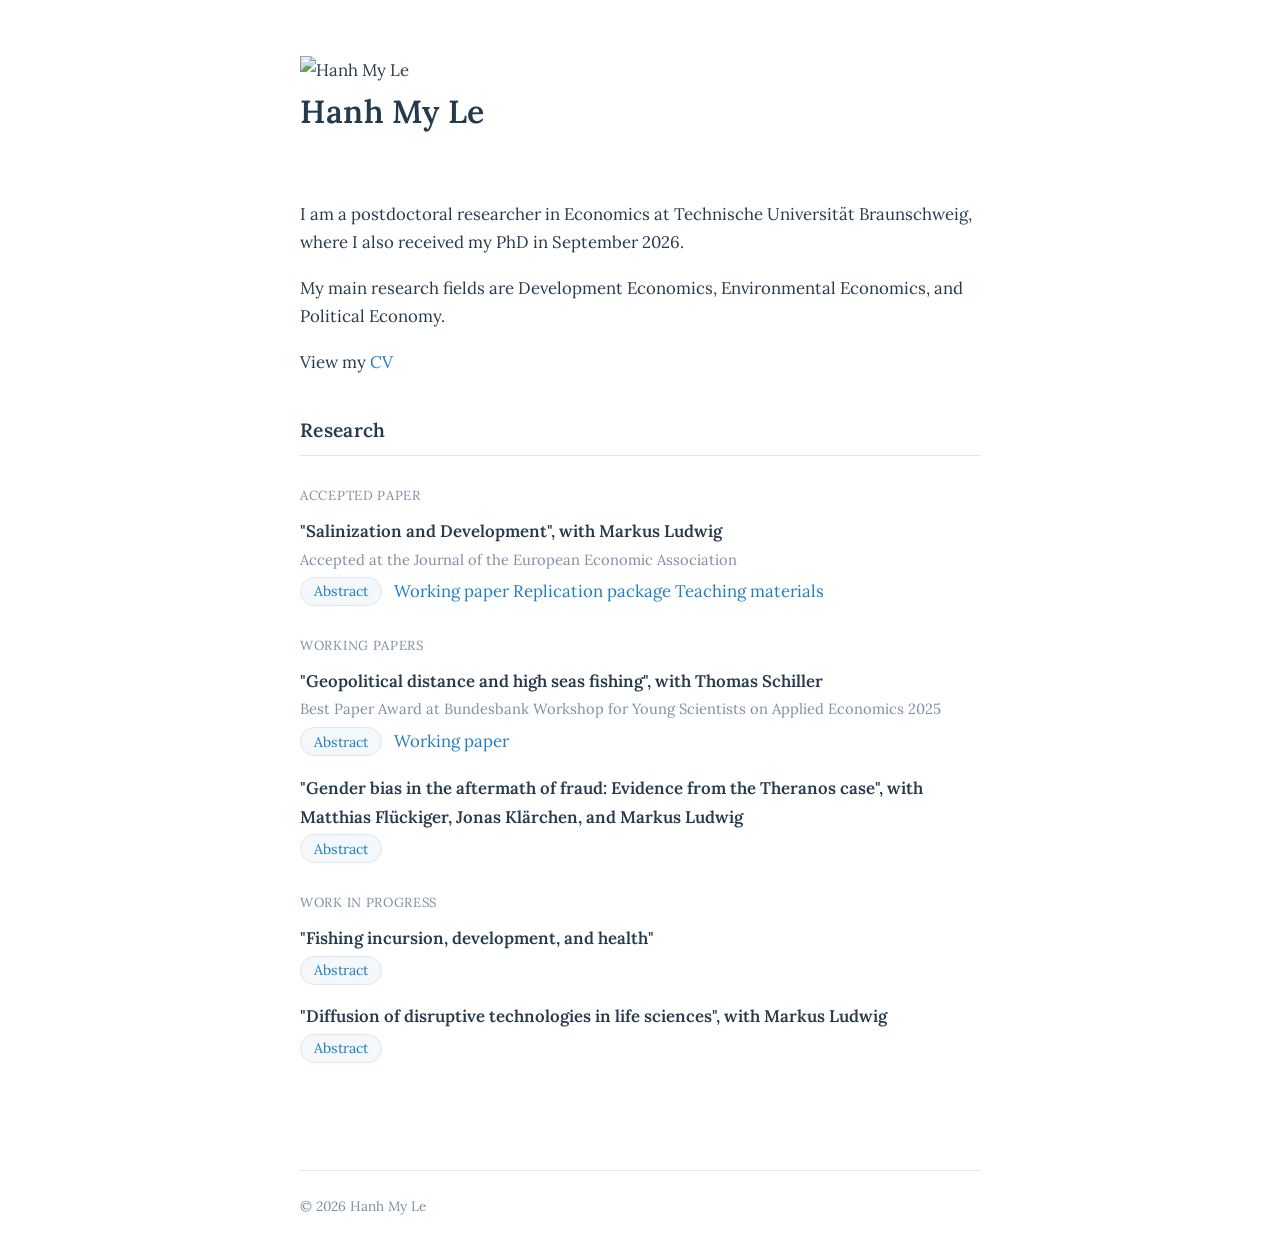
==== index.html @ f3329bbf "Enhance header with profile image and update abstract Updated the header to include a profile image " ====
<!DOCTYPE html>
<html lang="en">
<head>
  <meta charset="UTF-8">
  <meta name="viewport" content="width=device-width, initial-scale=1.0">
  <title>Hanh My Le</title>

  <!-- SEO: author and description shown in search results -->
  <meta name="author" content="Hanh My Le">
  <meta name="description" content="Hanh My Le is a postdoctoral researcher at Technische Universität Braunschweig, working on Development Economics, Environmental Economics, and Political Economy.">
  <link rel="canonical" href="https://hanhmynle.github.io/">

  <!-- Social/link previews (Open Graph) -->
  <meta property="og:type" content="website">
  <meta property="og:title" content="Hanh My Le">
  <meta property="og:description" content="Postdoctoral researcher at Technische Universität Braunschweig — Development Economics, Environmental Economics, Political Economy.">
  <meta property="og:url" content="https://hanhmynle.github.io/">

  <!-- Social/link previews (Twitter/X) -->
  <meta name="twitter:card" content="summary">
  <meta name="twitter:title" content="Hanh My Le">
  <meta name="twitter:description" content="Postdoctoral researcher at Technische Universität Braunschweig — Development Economics, Environmental Economics, Political Economy.">

  <link rel="preconnect" href="https://fonts.googleapis.com">
  <link rel="preconnect" href="https://fonts.gstatic.com" crossorigin>
  <link href="https://fonts.googleapis.com/css2?family=Lora:ital,wght@0,400;0,600;1,400&display=swap" rel="stylesheet">
  <link rel="stylesheet" href="style.css">
</head>
<body>
  <header class="site-header">
    <div class="identity">
      <img src="profile.jpg" alt="Hanh My Le" class="profile-photo">
      <h1>Hanh My Le</h1>
    </div>
  </header>
  <main>
    <!-- 1. Intro — no heading -->
    <p>I am a postdoctoral researcher in Economics at Technische Universität Braunschweig, where I also received my PhD in September 2026. </p>
    <p> My main research fields are Development Economics, Environmental Economics, and Political Economy.</p>
    <!-- 2. CV link — no heading -->
    <p>View my <a href="CVHanhMyLe.pdf" target="_blank" rel="noopener">CV</a></p>

    <!-- 3. Research — heading + three subsections -->
    <h2>Research</h2>

    <h3>Accepted Paper</h3>
    <ul class="paper-list">
      <li class="paper-entry">
        <div class="paper-title">"Salinization and Development", with Markus Ludwig</div>
        <div class="paper-meta">Accepted at the Journal of the European Economic Association</div>
        <div class="paper-actions">
          <button class="abstract-toggle" type="button" aria-expanded="false">Abstract</button>
          <div class="paper-links">
            <a href="papers/Salinization26.pdf" target="_blank" rel="noopener">Working paper</a>
            <a href="#" target="_blank" rel="noopener">Replication package</a>
            <a href="#" target="_blank" rel="noopener">Teaching materials</a>
          </div>
        </div>
        <div class="paper-abstract" hidden>
          <p>Abstract: This paper studies how soil salinization affects long-run economic development by reducing agricultural productivity and increasing exposure to climate-related shocks. Using a combination of historical and spatial evidence, it shows that areas with higher salinity exhibit lower economic performance, weaker investment, and slower development over time.</p>
        </div>
      </li>
    </ul>

    <h3>Working Papers</h3>
    <ul class="paper-list">
      <li class="paper-entry">
        <div class="paper-title">"Geopolitical distance and high seas fishing", with Thomas Schiller</div>
        <div class="paper-meta">Best Paper Award at Bundesbank Workshop for Young Scientists on Applied Economics 2025</div>
        <div class="paper-actions">
          <button class="abstract-toggle" type="button" aria-expanded="false">Abstract</button>
          <a href="papers/HSF26.pdf" target="_blank" rel="noopener">Working paper</a>
        </div>
        <div class="paper-abstract" hidden>
          <p>Abstract: This project examines how geopolitical distance shapes behavior and resource extraction in high seas fisheries. It analyzes how cross-border political relationships affect fishing effort, market participation, and the governance of shared marine resources.</p>
        </div>
      </li>

      <li class="paper-entry">
        <div class="paper-title">"Gender bias in the aftermath of fraud: Evidence from the Theranos case", with Matthias Flückiger, Jonas Klärchen, and Markus Ludwig</div>
        <div class="paper-actions">
          <button class="abstract-toggle" type="button" aria-expanded="false">Abstract</button>
        </div>
        <div class="paper-abstract" hidden>
          <p>Abstract: This paper studies whether fraud shocks alter patterns of gender bias in public attention and professional evaluation. Using the Theranos case as a setting, it documents how the aftermath of scandal changes perceived credibility and opportunity across gender groups.</p>
        </div>
      </li>
    </ul>

    <h3>Work in Progress</h3>
    <ul class="paper-list">
      <li class="paper-entry">
        <div class="paper-title">"Fishing incursion, development, and health"</div>
        <div class="paper-actions">
          <button class="abstract-toggle" type="button" aria-expanded="false">Abstract</button>
        </div>
        <div class="paper-abstract" hidden>
          <p>Abstract: This project investigates how fishing incursions affect local development and health outcomes. It considers the interaction between resource extraction, institutional responses, and household welfare in coastal communities.</p>
        </div>
      </li>

      <li class="paper-entry">
        <div class="paper-title">"Diffusion of disruptive technologies in life sciences", with Markus Ludwig</div>
        <div class="paper-actions">
          <button class="abstract-toggle" type="button" aria-expanded="false">Abstract</button>
        </div>
        <div class="paper-abstract" hidden>
          <p>Abstract: This paper explores how disruptive technologies spread across the life sciences and what factors shape their adoption. It combines evidence on innovation, institutional settings, and scientific collaboration to explain differences in diffusion patterns.</p>
        </div>
      </li>
    </ul>
  </main>

  <footer>
    &copy; <span id="year"></span> Hanh My Le
  </footer>

  <script>
    document.querySelectorAll('.abstract-toggle').forEach((button) => {
      const paperEntry = button.closest('.paper-entry');
      const abstract = paperEntry.querySelector('.paper-abstract');

      button.addEventListener('click', () => {
        const isHidden = abstract.hasAttribute('hidden');
        abstract.toggleAttribute('hidden', !isHidden);
        button.setAttribute('aria-expanded', String(isHidden));
        button.textContent = isHidden ? 'Hide Abstract' : 'Abstract';
      });
    });

    document.getElementById('year').textContent = new Date().getFullYear();
  </script>
</body>
</html>
---- style.css ----
/* ---- Site-wide styling: simple & elegant, light peaceful blue palette ---- */

:root {
  --text: #263a4d;       /* deep muted navy, body text */
  --muted: #7c8fa3;      /* soft blue-grey, secondary text */
  --accent: #1f7ec2;     /* bright, sharper blue, links */
  --accent-hover: #15618f;
  --bg: #ffffff;         /* pure white */
  --border: #dde6ee;     /* soft pale blue-grey */
  --panel: #f7fafc;     /* soft paper background for abstract blocks */
  --max-width: 680px;
}

* {
  box-sizing: border-box;
}

body {
  margin: 0;
  padding: 0 20px;
  background: var(--bg);
  color: var(--text);
  font-family: "Lora", Georgia, "Times New Roman", serif;
  font-size: 1.05rem;
  line-height: 1.7;
  -webkit-font-smoothing: antialiased;
}

main {
  max-width: var(--max-width);
  margin: 0 auto;
  padding: 40px 0 90px;
}

header.site-header {
  max-width: var(--max-width);
  margin: 0 auto;
  padding-top: 56px;
}

h1 {
  font-family: "Lora", Georgia, serif;
  font-weight: 600;
  font-size: 2rem;
  letter-spacing: 0.2px;
  margin: 0 0 4px;
  color: var(--text);
}

h2 {
  font-family: "Lora", Georgia, serif;
  font-weight: 600;
  font-size: 1.2rem;
  letter-spacing: 0.3px;
  margin-top: 2.4rem;
  margin-bottom: 0.8rem;
  border-bottom: 1px solid var(--border);
  padding-bottom: 8px;
  color: var(--text);
}

h3 {
  font-family: "Lora", Georgia, serif;
  font-size: 0.82rem;
  font-weight: 400;
  text-transform: uppercase;
  letter-spacing: 0.7px;
  color: var(--muted);
  margin-top: 1.8rem;
  margin-bottom: 0.6rem;
}

.subtitle {
  color: var(--muted);
  margin: 0 0 20px;
  font-size: 1.05rem;
  font-style: italic;
}

nav.site-nav {
  margin: 18px 0 10px;
}

nav.site-nav a {
  margin-right: 18px;
  text-decoration: none;
  color: var(--accent);
  font-weight: 600;
}

nav.site-nav a:hover {
  color: var(--accent-hover);
  text-decoration: underline;
}

a {
  color: var(--accent);
  text-decoration: none;
  border-bottom: 1px solid transparent;
  transition: border-color 0.15s ease, color 0.15s ease;
}

a:hover {
  color: var(--accent-hover);
  border-bottom-color: var(--accent-hover);
}

ul {
  list-style: none;
  padding-left: 0;
}

li {
  margin-bottom: 0.6em;
}

.contact-links a {
  margin-right: 14px;
}

.project, .pub-entry {
  margin-bottom: 22px;
}

.project h3, .pub-entry h3 {
  font-family: "Lora", Georgia, serif;
  margin: 0 0 4px;
  font-size: 1.05rem;
  font-weight: 600;
}

.meta {
  color: var(--muted);
  font-size: 0.92rem;
  margin: 0 0 6px;
  font-style: italic;
}

.tag {
  display: inline-block;
  font-size: 0.78rem;
  color: var(--muted);
  border: 1px solid var(--border);
  border-radius: 12px;
  padding: 1px 9px;
  margin: 2px 6px 2px 0;
}

.paper-list {
  margin: 0;
}

.paper-entry {
  margin-bottom: 1.1rem;
}

.paper-title {
  font-weight: 600;
  margin-bottom: 0.2rem;
}

.paper-meta {
  color: var(--muted);
  font-size: 0.92rem;
  margin: 0 0 0.4rem;
  line-height: 1.5;
}

.paper-actions {
  display: flex;
  align-items: center;
  gap: 0.8rem;
  flex-wrap: wrap;
}

.abstract-toggle {
  appearance: none;
  background: #f4f8fb;
  color: var(--accent);
  border: 1px solid var(--border);
  border-radius: 999px;
  padding: 0.28rem 0.8rem;
  font-family: inherit;
  font-size: 0.88rem;
  cursor: pointer;
  transition: background 0.15s ease, border-color 0.15s ease, color 0.15s ease;
}

.abstract-toggle:hover,
.abstract-toggle:focus-visible {
  background: #edf5fb;
  color: var(--accent-hover);
  border-color: var(--accent);
  outline: none;
}

.paper-abstract {
  margin-top: 0.8rem;
  padding: 0.8rem 1rem;
  border: 1px solid var(--border);
  border-radius: 10px;
  background: var(--panel);
  color: var(--text);
}

.paper-abstract p {
  margin: 0;
}

footer {
  max-width: var(--max-width);
  margin: 0 auto;
  padding: 24px 0 40px;
  color: var(--muted);
  font-size: 0.85rem;
  border-top: 1px solid var(--border);
}
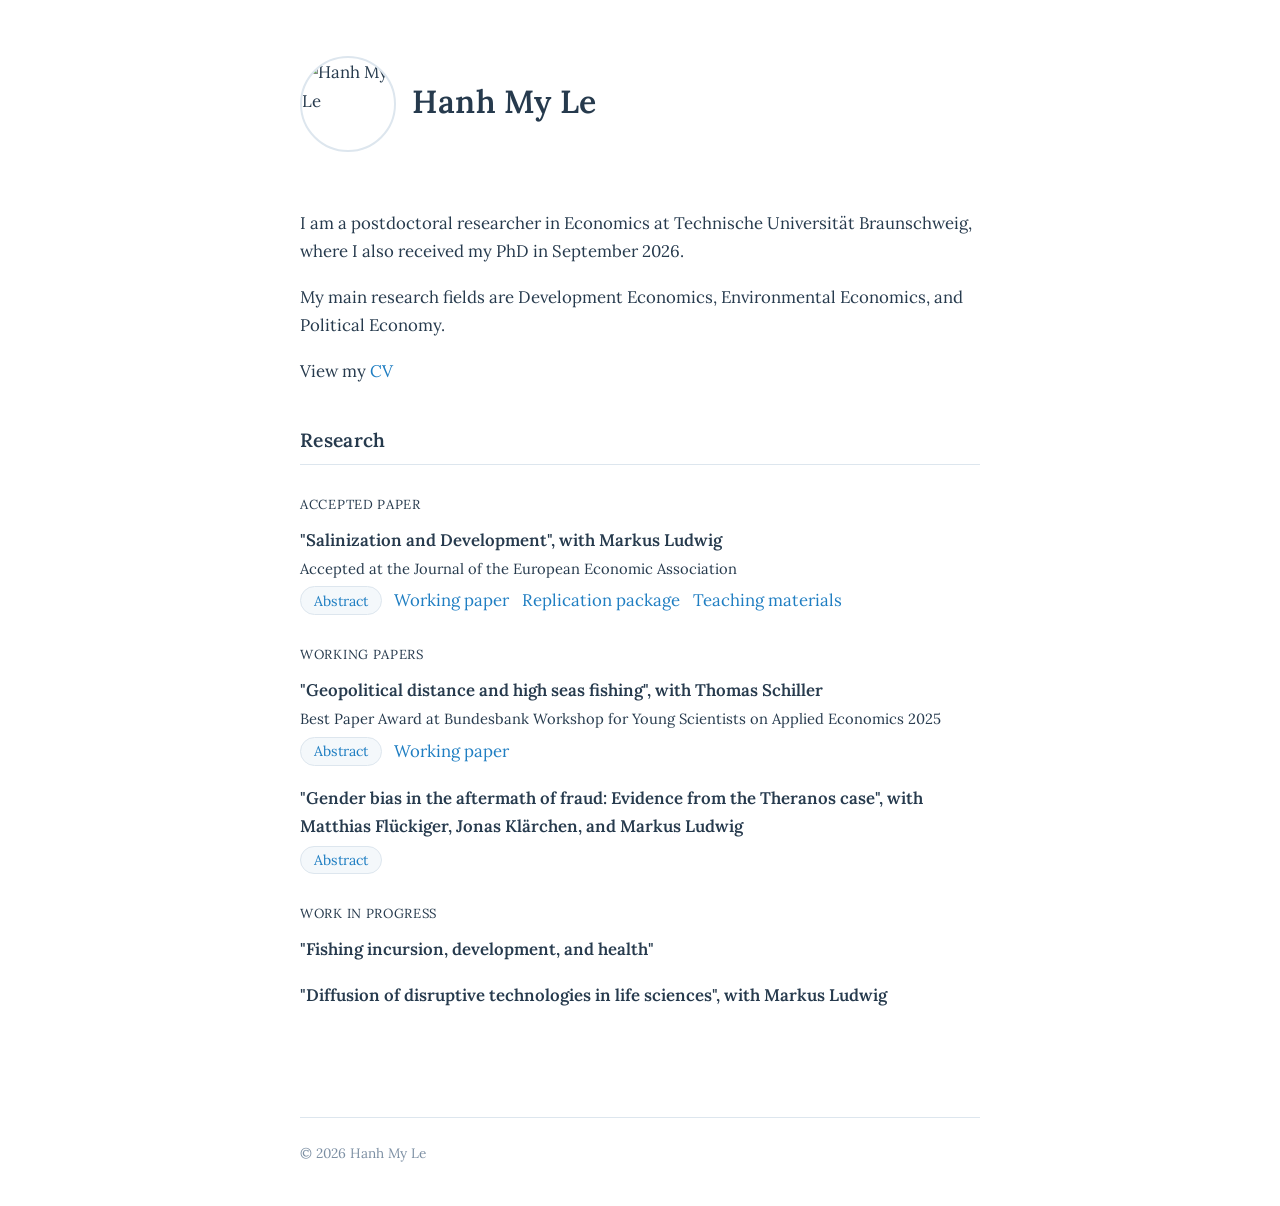
==== commit a70a2ada: "Revise paper abstracts and remove work in progress sections Updated abstracts for several papers to " ====
--- a/index.html
+++ b/index.html
@@ -57,7 +57,16 @@
           </div>
         </div>
         <div class="paper-abstract" hidden>
-          <p>Abstract: This paper studies how soil salinization affects long-run economic development by reducing agricultural productivity and increasing exposure to climate-related shocks. Using a combination of historical and spatial evidence, it shows that areas with higher salinity exhibit lower economic performance, weaker investment, and slower development over time.</p>
+          <p>Climate change-intensified seawater intrusion creates a dual shock of transitory freshwater shortages and lasting
+soil degradation. We study its impacts on agricultural production in the Vietnamese Mekong Delta, a major rice
+exporter. Combining river salinity observations and detailed canal network data to map localized hydrological
+shocks, we find that salinity reduces rice yields but generates disproportionately larger declines in output and
+revenue. These losses are driven by a contraction in land under cultivation and limited substitution toward
+salt-resistant crops, pointing to constrained short-run adaptation. Using household and firm data, we further
+document reductions in own-farm employment alongside minimal transition to non-agricultural sectors, suggesting
+frictions in labor adjustment. Beyond income effects predicted by Engel curves, households reallocate
+expenditures toward healthcare and children’s schooling. The increase in schooling spending is driven by higher
+participation and may reflect shifts in opportunity costs, though we cannot rule out forward-looking responses.</p>
         </div>
       </li>
     </ul>
@@ -72,7 +81,16 @@
           <a href="papers/HSF26.pdf" target="_blank" rel="noopener">Working paper</a>
         </div>
         <div class="paper-abstract" hidden>
-          <p>Abstract: This project examines how geopolitical distance shapes behavior and resource extraction in high seas fisheries. It analyzes how cross-border political relationships affect fishing effort, market participation, and the governance of shared marine resources.</p>
+          <p>To what extent is resource use in transboundary commons driven not only by economic incentives but also by
+geopolitical motives? We extend the Gordon-Schaefer fisheries model to include political payoffs and show that
+these can sustain resource use even under negative economic returns. We test the framework on the Chinese
+distant-water fishing fleet, the world’s largest, by examining its activity on the high seas just outside foreign
+exclusive economic zones. Holding economic incentives constant, the likelihood of Chinese fleet presence or
+fishing rises with the UN General Assembly voting-based political distance between China and the coastal
+host country. These estimates are unlikely to reflect reverse causation or omitted confounders. The pattern is
+broadly consistent with surveillance as the main motive: the effect is concentrated in small fleets of vessels with
+untraceable ownership, no seasonal fishing pattern, and a tendency to cluster near submarine cables and NATO
+military installations.</p>
         </div>
       </li>
 
@@ -82,7 +100,13 @@
           <button class="abstract-toggle" type="button" aria-expanded="false">Abstract</button>
         </div>
         <div class="paper-abstract" hidden>
-          <p>Abstract: This paper studies whether fraud shocks alter patterns of gender bias in public attention and professional evaluation. Using the Theranos case as a setting, it documents how the aftermath of scandal changes perceived credibility and opportunity across gender groups.</p>
+          <p>The gender gap in start-up financing is an important source of inefficiency. We show that high profile, negative,
+gender-salient news about female entrepreneurs can exacerbate this gap. Our study focuses on the fraud
+committed by the biotech start-up Theranos and its female founder Elizabeth Holmes. We find that investment
+in female-led start-ups drops by 18% after the fraud is uncovered in October 2015. Suggestive evidence points
+to the reinforcement of negative stereotypes among investors as a potential mechanism. Using an online experiment,
+we validate these findings. Finally, we show that share prices of companies led by female CEOs also
+decline.</p>
         </div>
       </li>
     </ul>
@@ -91,22 +115,10 @@
     <ul class="paper-list">
       <li class="paper-entry">
         <div class="paper-title">"Fishing incursion, development, and health"</div>
-        <div class="paper-actions">
-          <button class="abstract-toggle" type="button" aria-expanded="false">Abstract</button>
-        </div>
-        <div class="paper-abstract" hidden>
-          <p>Abstract: This project investigates how fishing incursions affect local development and health outcomes. It considers the interaction between resource extraction, institutional responses, and household welfare in coastal communities.</p>
-        </div>
       </li>
 
       <li class="paper-entry">
         <div class="paper-title">"Diffusion of disruptive technologies in life sciences", with Markus Ludwig</div>
-        <div class="paper-actions">
-          <button class="abstract-toggle" type="button" aria-expanded="false">Abstract</button>
-        </div>
-        <div class="paper-abstract" hidden>
-          <p>Abstract: This paper explores how disruptive technologies spread across the life sciences and what factors shape their adoption. It combines evidence on innovation, institutional settings, and scientific collaboration to explain differences in diffusion patterns.</p>
-        </div>
       </li>
     </ul>
   </main>
--- a/style.css
+++ b/style.css
@@ -38,6 +38,21 @@
   padding-top: 56px;
 }
 
+.identity {
+  display: flex;
+  align-items: center;
+  gap: 16px;
+}
+
+.profile-photo {
+  width: 96px;
+  height: 96px;
+  border-radius: 50%;
+  object-fit: cover;
+  border: 2px solid var(--border);
+  flex-shrink: 0;
+}
+
 h1 {
   font-family: "Lora", Georgia, serif;
   font-weight: 600;
@@ -65,7 +80,7 @@
   font-weight: 400;
   text-transform: uppercase;
   letter-spacing: 0.7px;
-  color: var(--muted);
+  color: var(--text);
   margin-top: 1.8rem;
   margin-bottom: 0.6rem;
 }
@@ -160,13 +175,21 @@
 }
 
 .paper-meta {
-  color: var(--muted);
+  color: var(--text);
   font-size: 0.92rem;
   margin: 0 0 0.4rem;
   line-height: 1.5;
 }
 
 .paper-actions {
+  display: flex;
+  align-items: center;
+  gap: 0.8rem;
+  flex-wrap: wrap;
+  margin-top: 0.3rem;
+}
+
+.paper-links {
   display: flex;
   align-items: center;
   gap: 0.8rem;
@@ -195,11 +218,7 @@
 }
 
 .paper-abstract {
-  margin-top: 0.8rem;
-  padding: 0.8rem 1rem;
-  border: 1px solid var(--border);
-  border-radius: 10px;
-  background: var(--panel);
+  margin-top: 0.6rem;
   color: var(--text);
 }
 
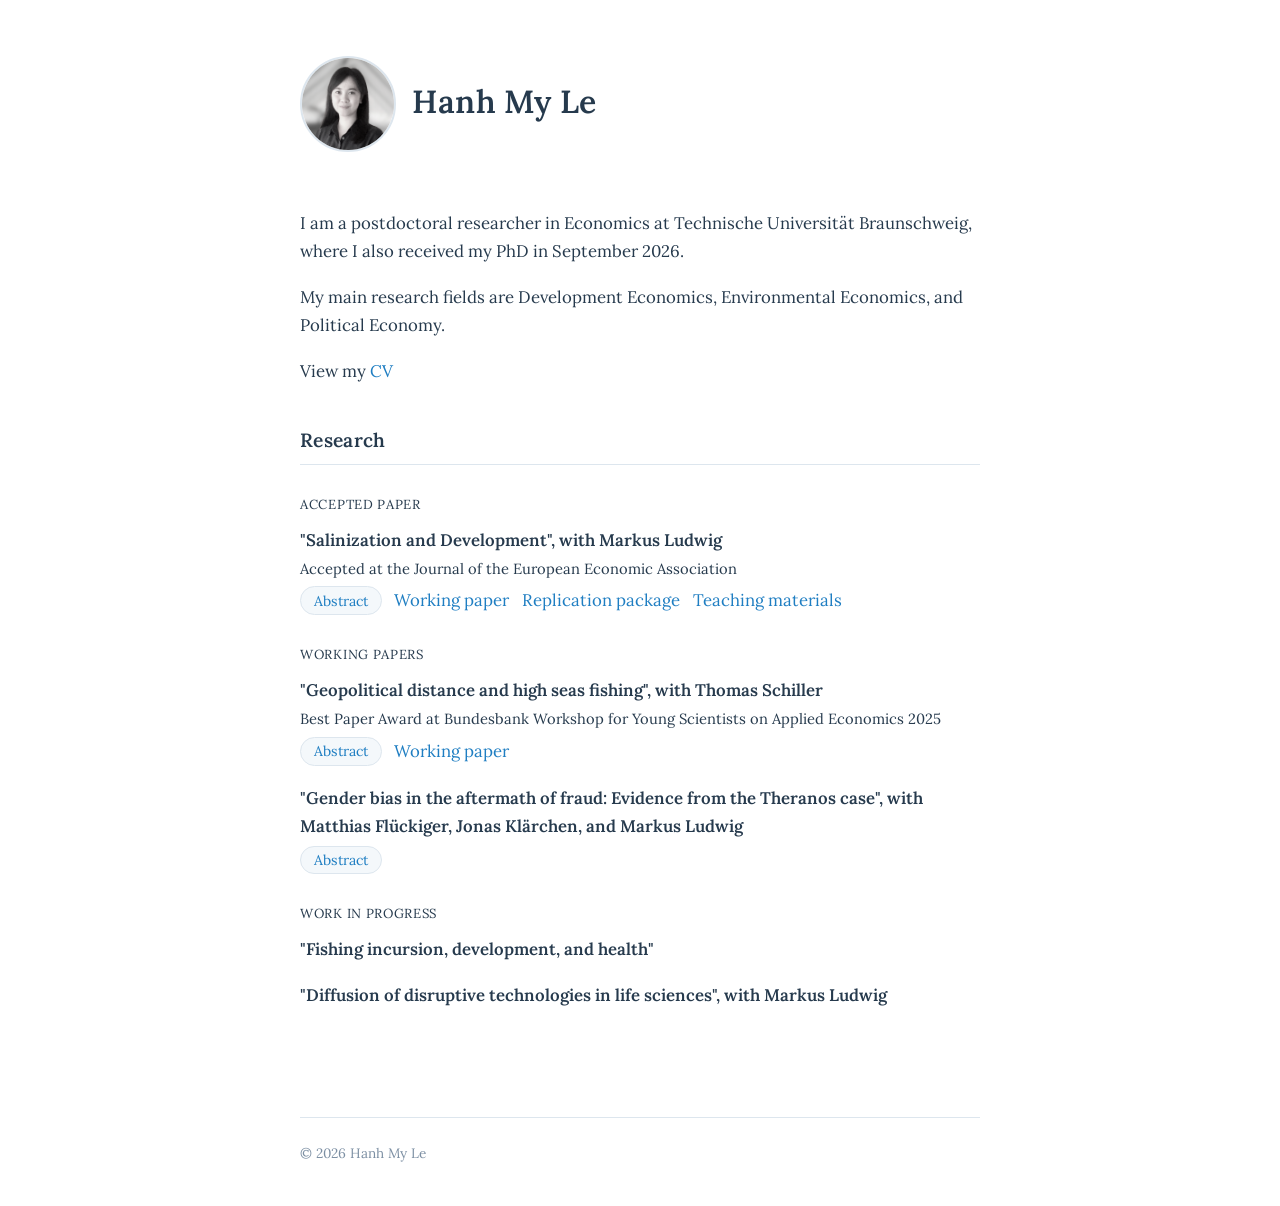
==== commit 0df45963: "Update profile image source in index.html" ====
--- a/index.html
+++ b/index.html
@@ -29,7 +29,7 @@
 <body>
   <header class="site-header">
     <div class="identity">
-      <img src="profile.jpg" alt="Hanh My Le" class="profile-photo">
+      <img src="IMG_2638-bw.png" alt="Hanh My Le" class="profile-photo">
       <h1>Hanh My Le</h1>
     </div>
   </header>
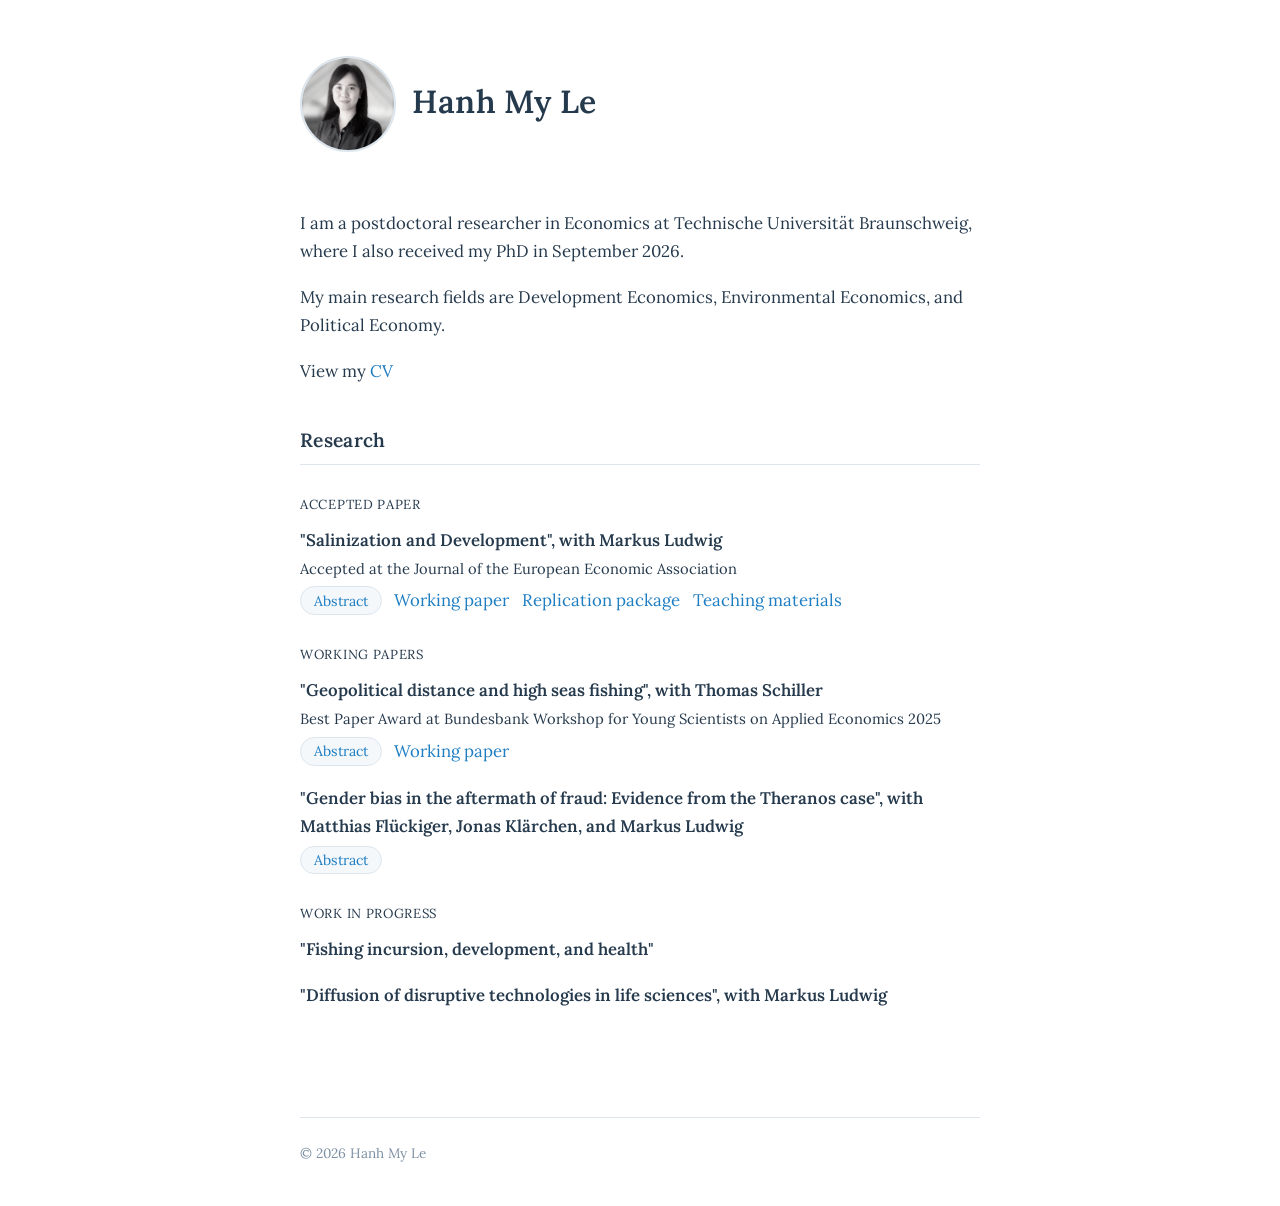
==== commit bcc3006b: "Update profile photo and resource links in index.html Updated profile photo source and added links f" ====
--- a/index.html
+++ b/index.html
@@ -29,7 +29,7 @@
 <body>
   <header class="site-header">
     <div class="identity">
-      <img src="IMG_2638-bw.png" alt="Hanh My Le" class="profile-photo">
+      <img src="ava.png" alt="Hanh My Le" class="profile-photo">
       <h1>Hanh My Le</h1>
     </div>
   </header>
@@ -52,8 +52,8 @@
           <button class="abstract-toggle" type="button" aria-expanded="false">Abstract</button>
           <div class="paper-links">
             <a href="papers/Salinization26.pdf" target="_blank" rel="noopener">Working paper</a>
-            <a href="#" target="_blank" rel="noopener">Replication package</a>
-            <a href="#" target="_blank" rel="noopener">Teaching materials</a>
+            <a href="https://zenodo.org/records/21641072" target="_blank" rel="noopener">Replication package</a>
+            <a href="https://eeassoc.org/node/32361" target="_blank" rel="noopener">Teaching materials</a>
           </div>
         </div>
         <div class="paper-abstract" hidden>
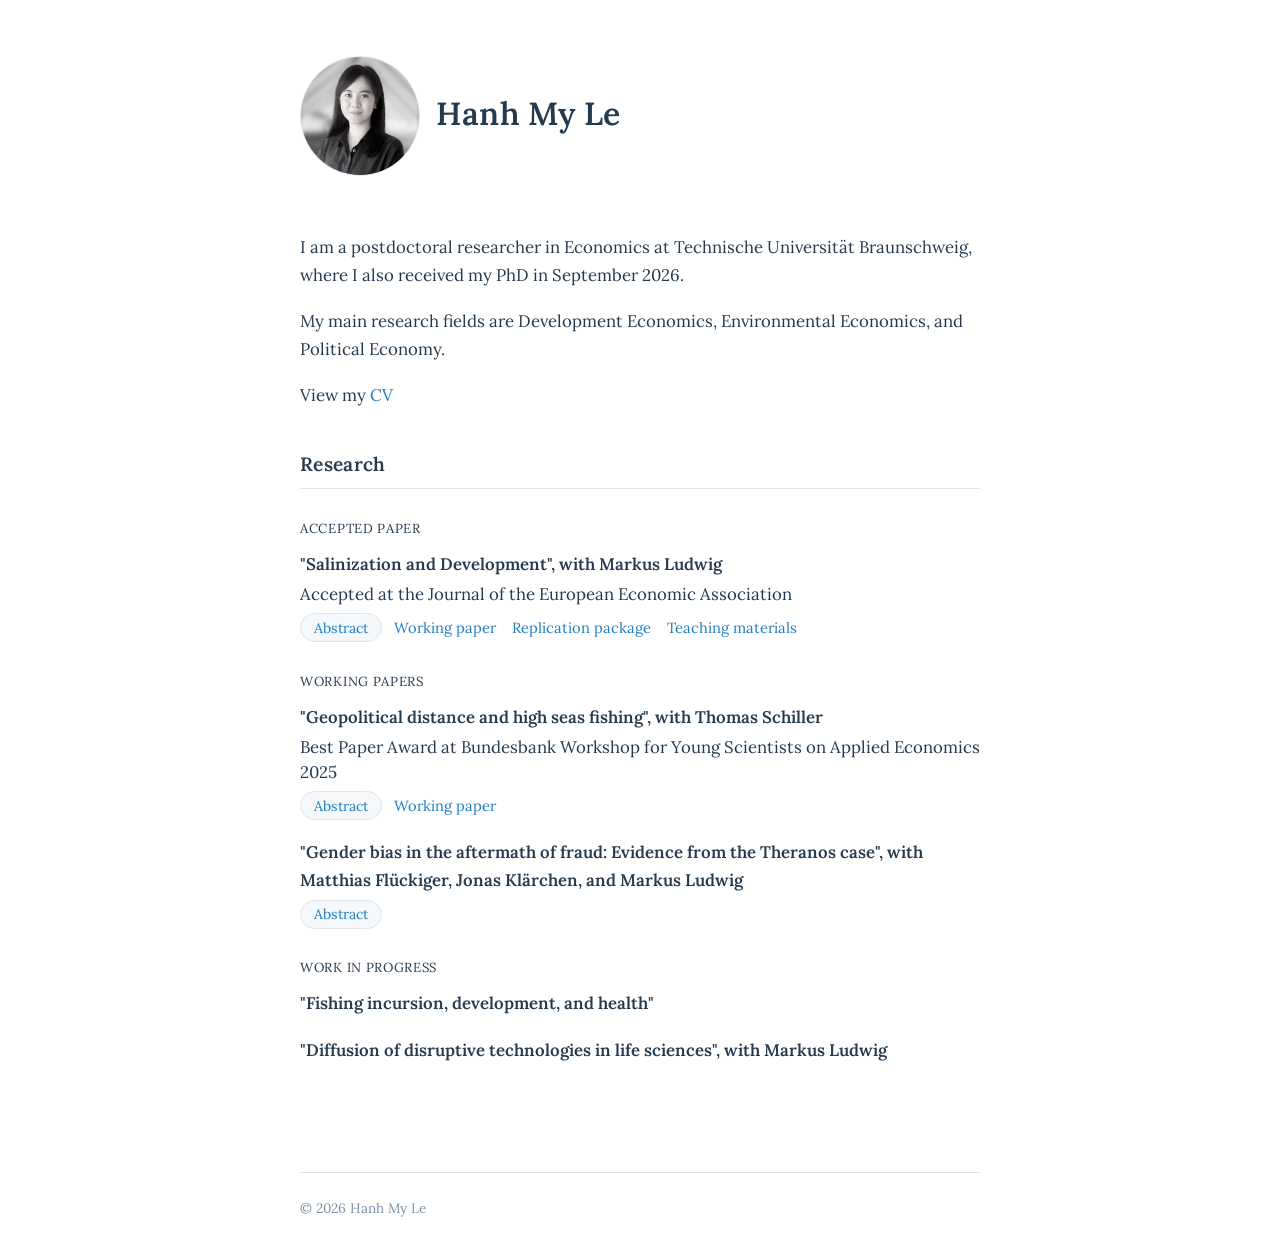
==== commit cad4962b: "Wrap working paper link in a new div Added a div for paper links around the working paper link." ====
--- a/index.html
+++ b/index.html
@@ -78,7 +78,9 @@
         <div class="paper-meta">Best Paper Award at Bundesbank Workshop for Young Scientists on Applied Economics 2025</div>
         <div class="paper-actions">
           <button class="abstract-toggle" type="button" aria-expanded="false">Abstract</button>
-          <a href="papers/HSF26.pdf" target="_blank" rel="noopener">Working paper</a>
+          <div class="paper-links">
+            <a href="papers/HSF26.pdf" target="_blank" rel="noopener">Working paper</a>
+          </div>
         </div>
         <div class="paper-abstract" hidden>
           <p>To what extent is resource use in transboundary commons driven not only by economic incentives but also by
--- a/style.css
+++ b/style.css
@@ -45,11 +45,11 @@
 }
 
 .profile-photo {
-  width: 96px;
-  height: 96px;
+  width: 120px;
+  height: 120px;
   border-radius: 50%;
   object-fit: cover;
-  border: 2px solid var(--border);
+  border: 1px solid var(--border);
   flex-shrink: 0;
 }
 
@@ -176,7 +176,6 @@
 
 .paper-meta {
   color: var(--text);
-  font-size: 0.92rem;
   margin: 0 0 0.4rem;
   line-height: 1.5;
 }
@@ -192,7 +191,8 @@
 .paper-links {
   display: flex;
   align-items: center;
-  gap: 0.8rem;
+  gap: 1rem;
+  font-size: 0.92rem;
   flex-wrap: wrap;
 }
 
@@ -220,6 +220,8 @@
 .paper-abstract {
   margin-top: 0.6rem;
   color: var(--text);
+  font-size: 0.92rem;
+  line-height: 1.6;
 }
 
 .paper-abstract p {
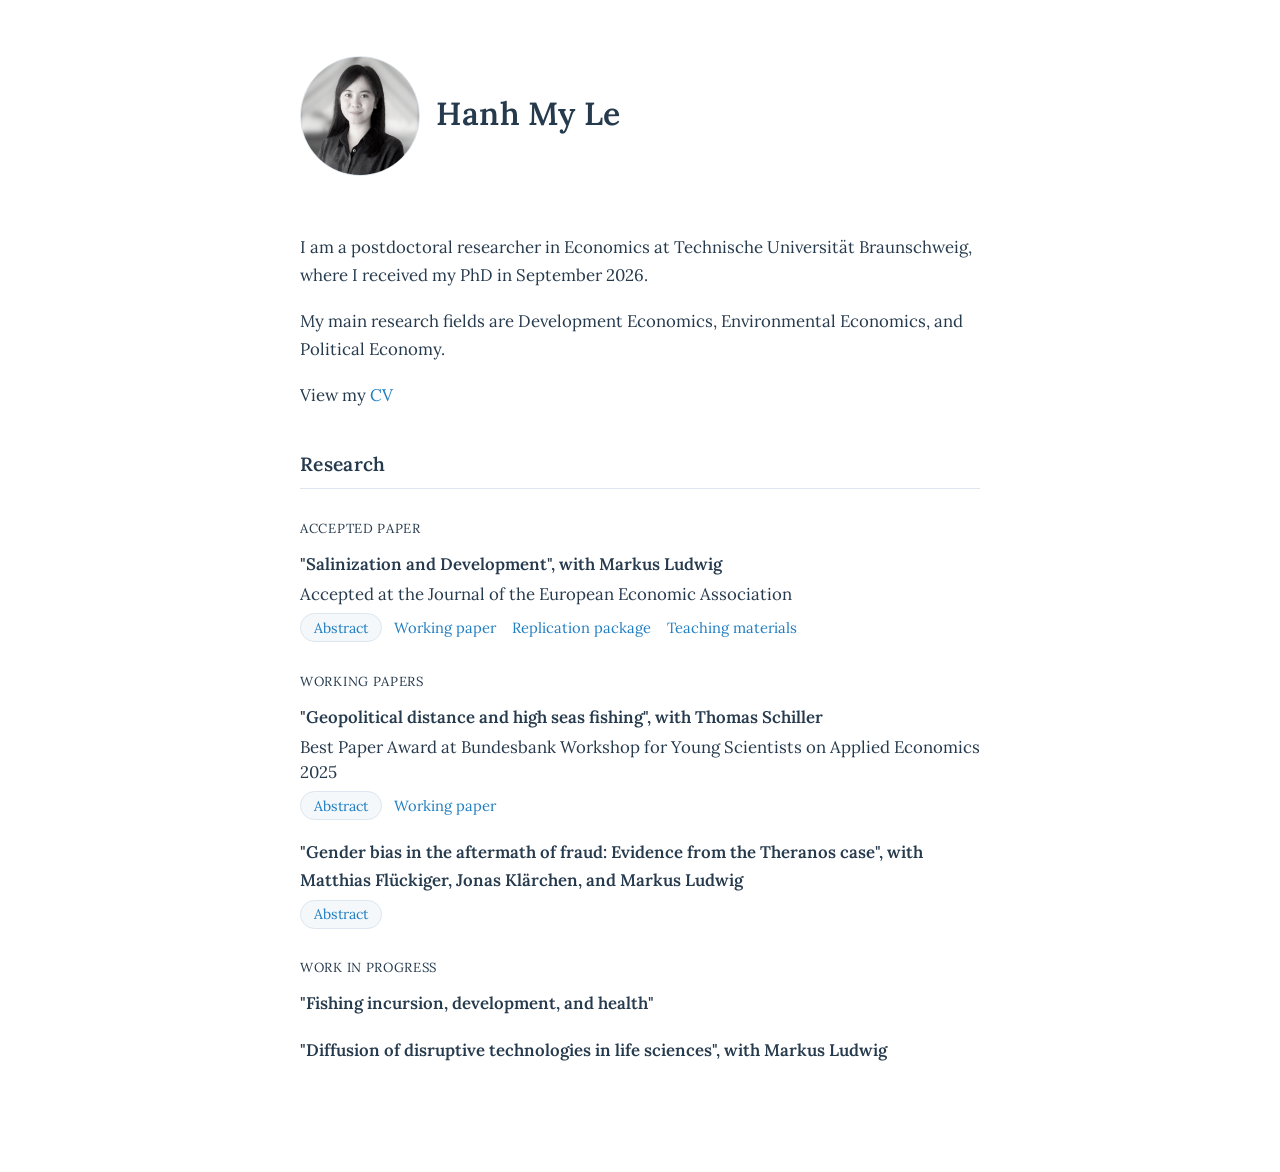
==== commit 0e045b1a: "Edit introduction and footer in index.html Removed redundant wording in the introduction paragraph a" ====
--- a/index.html
+++ b/index.html
@@ -35,7 +35,7 @@
   </header>
   <main>
     <!-- 1. Intro — no heading -->
-    <p>I am a postdoctoral researcher in Economics at Technische Universität Braunschweig, where I also received my PhD in September 2026. </p>
+    <p>I am a postdoctoral researcher in Economics at Technische Universität Braunschweig, where I received my PhD in September 2026. </p>
     <p> My main research fields are Development Economics, Environmental Economics, and Political Economy.</p>
     <!-- 2. CV link — no heading -->
     <p>View my <a href="CVHanhMyLe.pdf" target="_blank" rel="noopener">CV</a></p>
@@ -125,9 +125,6 @@
     </ul>
   </main>
 
-  <footer>
-    &copy; <span id="year"></span> Hanh My Le
-  </footer>
 
   <script>
     document.querySelectorAll('.abstract-toggle').forEach((button) => {
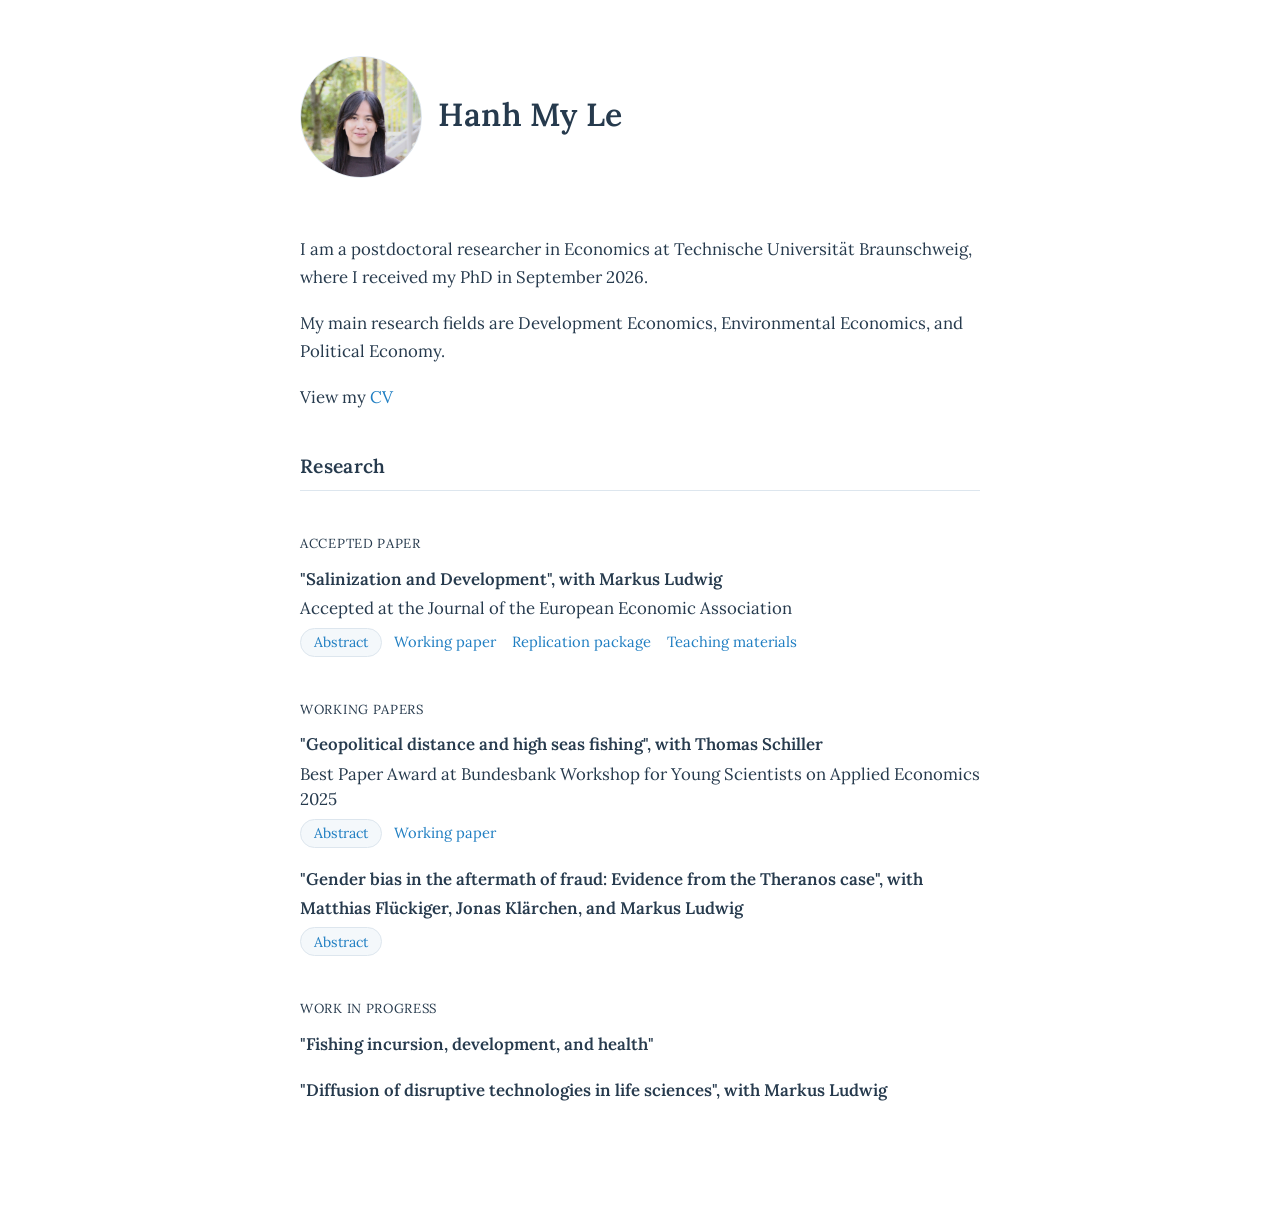
==== commit a695251e: "Update profile photo filename from ava.png to ava.jpg" ====
--- a/index.html
+++ b/index.html
@@ -29,7 +29,7 @@
 <body>
   <header class="site-header">
     <div class="identity">
-      <img src="ava.png" alt="Hanh My Le" class="profile-photo">
+      <img src="ava.jpg" alt="Hanh My Le" class="profile-photo">
       <h1>Hanh My Le</h1>
     </div>
   </header>
--- a/style.css
+++ b/style.css
@@ -45,8 +45,8 @@
 }
 
 .profile-photo {
-  width: 120px;
-  height: 120px;
+  width: 122px;
+  height: 122px;
   border-radius: 50%;
   object-fit: cover;
   border: 1px solid var(--border);
@@ -61,7 +61,7 @@
   margin: 0 0 4px;
   color: var(--text);
 }
-
+ 
 h2 {
   font-family: "Lora", Georgia, serif;
   font-weight: 600;
@@ -73,7 +73,7 @@
   padding-bottom: 8px;
   color: var(--text);
 }
-
+ 
 h3 {
   font-family: "Lora", Georgia, serif;
   font-size: 0.82rem;
@@ -83,6 +83,18 @@
   color: var(--text);
   margin-top: 1.8rem;
   margin-bottom: 0.6rem;
+}
+ 
+/* Extra breathing room between a section heading (e.g. "Research")
+   and the first subsection right under it (e.g. "Accepted Paper") */
+h2 + h3 {
+  margin-top: 2.6rem;
+}
+ 
+/* Extra breathing room between one subsection's paper list and the
+   next subsection heading (e.g. before "Working Papers", "Work in Progress") */
+ul + h3 {
+  margin-top: 2.6rem;
 }
 
 .subtitle {
